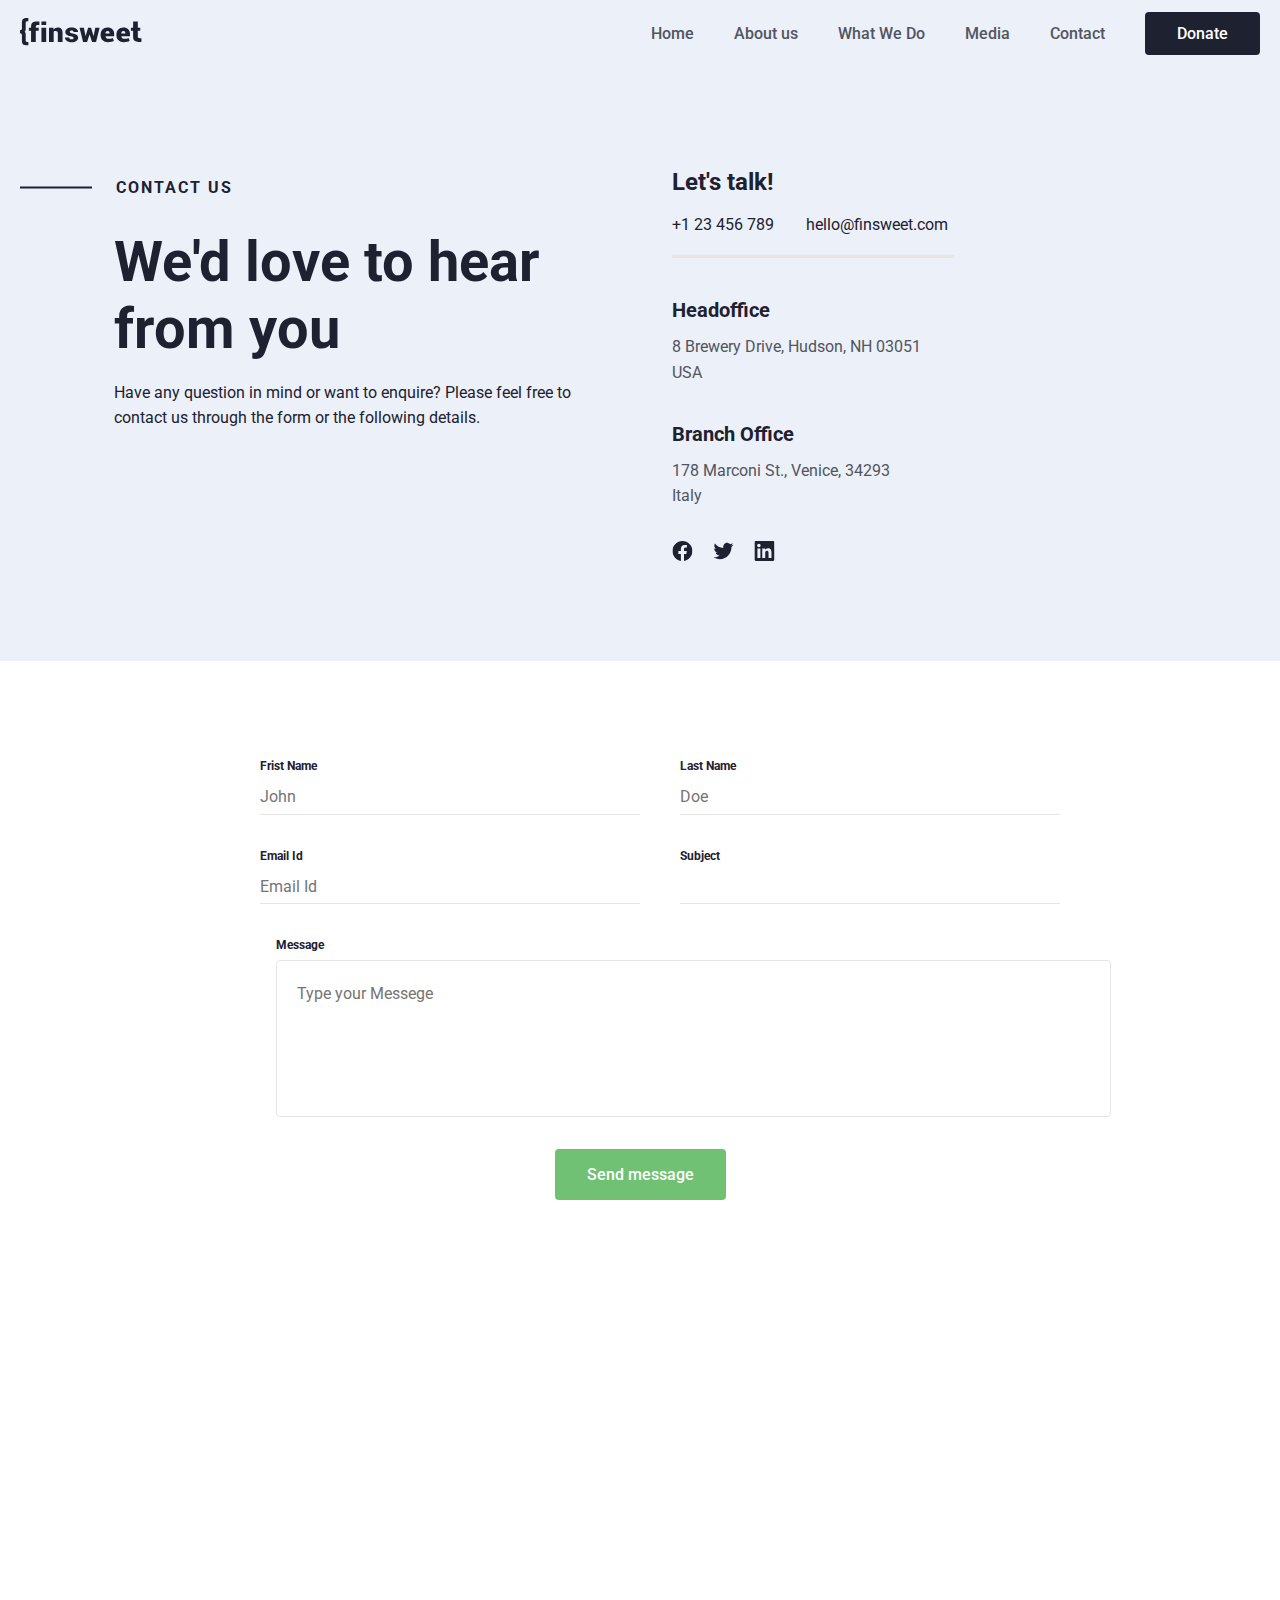
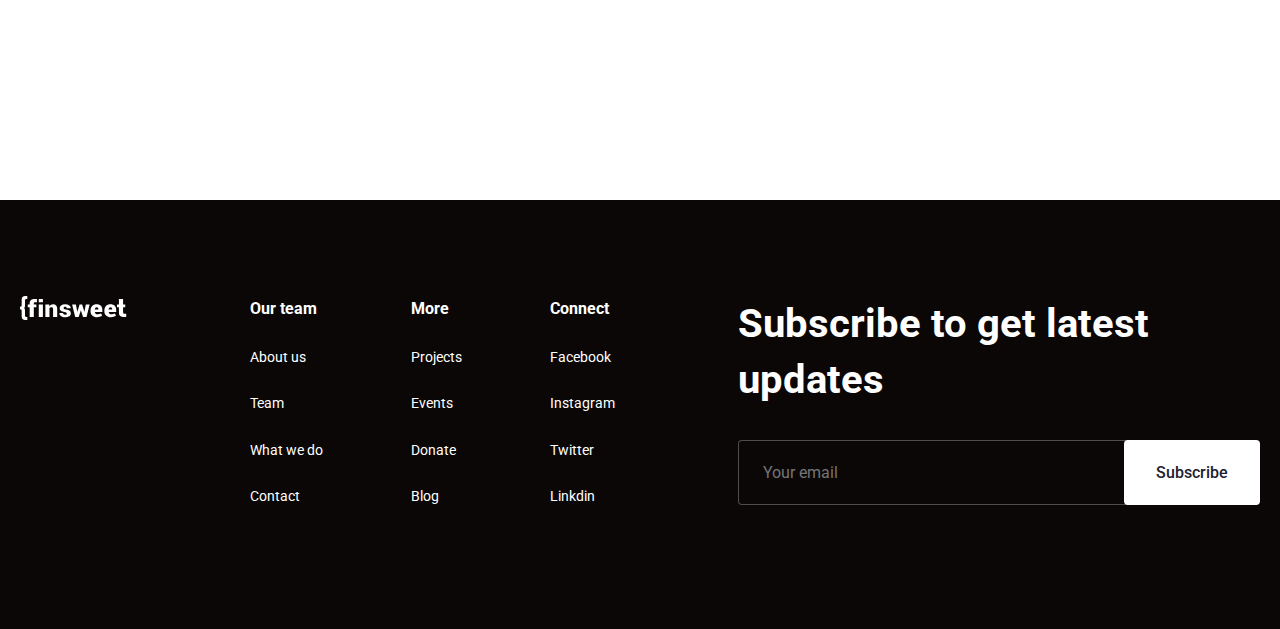
==== contact.html @ c2faa59d "added" ====
<!DOCTYPE html>
<html lang="en">
<head>
    <meta charset="UTF-8">
    <meta http-equiv="X-UA-Compatible" content="IE=edge">
    <meta name="viewport" content="width=device-width, initial-scale=1.0">
    <title>contact us page</title>
    <link rel="stylesheet" href="./css/contactus.css">
</head>
<body>
    <header class="header-xr">
      <nav class="nav-xr">
        <div class="container-xr">
          <div class="navbar-xr">
            <a href="#"><img src="./imgxr/birinchi-logoxr.svg" alt="Logo" /></a>
            <div class="logo-items-xr">
              <ul>
                <li><a class="item-link_xr" href="./index.html">Home</a></li>
                <li><a class="item-link_xr" href="./aboutas.html">About us</a></li>
                <li><a class="item-link_xr" href="./whatwe.html">What We Do</a></li>
                <li><a class="item-link_xr" href="#">Media</a></li>
                <li><a class="item-link_xr" href="./contact.html">Contact</a></li>
              </ul>
              <a class="link-xr" href="#">Donate</a>
            </div>
          </div>
        </div>
      </nav>
    </header>
    <main>
      <section>
        <div class="birinchi-xr">
          <div class="container-xr">
            <div class="birinchi-content-xr">
              <div>
                <div class="birinchixr">
                  <img src="./imgxr/Line-xr.svg" alt="Line" />
                  <h4 class="birinchi-h4">Contact us</h4>
                </div>
                <h2 class="birinchi-h2_xr">
                  We'd love to hear <br />
                  from you
                </h2>
                <p class="birinchi-p_xr">
                  Have any question in mind or want to enquire? Please feel free
                  to <br />
                  contact us through the form or the following details.
                </p>
              </div>
              <div>
                <h3 class="birinchi-h3_xr">Let's talk!</h3>
                <form>
                 <div class="birinchi-2_xr">
                  <h5 class="birinchi-h5_xr">+1 23 456 789</h5>
                  <h5 class="birinchi-h5_xr">hello@finsweet.com</h5>
                 </div>
                 <img class="birinchi-img" src="./imgxr/Line1-xr.svg" alt="Line 1">
                <div>
                  <h3 class="birinchi-h3_xr1">Headoffice</h3>
                <p class="birinchi-p_xr1">
                  8 Brewery Drive, Hudson, NH 03051 <br />
                  USA
                </p>
                </div>
                <div>
                  <h3 class="birinchi-h3_xr1">Branch Office</h3>
                <p class="birinchi-p_xr1">
                  178 Marconi St., Venice, 34293 <br />
                  Italy
                </p>
                </div>
                <div class="birinchi-icons_xr">
                  <a href="#"
                    ><img src="./imgxr/Facebook-xr.svg" alt="Facebook"
                  /></a>
                  <a href="#"
                    ><img src="./imgxr/twitter-xr.svg" alt="twitter-xr"
                  /></a>
                  <a href="#"
                    ><img src="./imgxr/Negative-xr.svg" alt="Negative "
                  /></a>
                </div>
              </div>
            </div>
          </div>
        </div>
      </section>
      <section>
        <div class="ikkinchi-xr">
          <div class="container-xr">
            <div class="ikkinchi-content-xr">
              <div class="ikkinchi-page_xr">
                <div class="ikkinchi-text_xr">
                  <form class="input-xr">
                    <h2 class="name-xr">Frist Name</h2>
                    <input class="firstname" type="text" id="first name" name="first name"
                    placeholder="John" required>
                  </form>
                </div>
                <form class="input-xr">
                  <h2 class="name-xr">Last Name</h2>
                  <input type="text" id="last name" name="last name"
                  placeholder="Doe" required>
                </form>
              </div>
              <div class="ikkinchi-page_xr">
                <form class="input-xr">
                  <h2 class="name-xr">Email Id</h2>
                  <input type="email" id="email" name="email"
                  placeholder="Email Id" required>
                </form>
                <form class="input-xr">
                  <h2 class="name-xr">Subject</h2>
                  <input type="text">
                </form>
              </div>
              <form class="ikkinchi-form3_xr">
                <h2>Message</h2>
                <input type="text" id="message" name="message"
                placeholder="Type your Messege" required>
              </form>
              <div class="ikkinchi-text"><a class="ikkinchi-a_xr" href="#">Send message</a></div>
            </div>
          </div>
        </div>
      </section>
      <iframe src="https://www.google.com/maps/embed?pb=!1m18!1m12!1m3!1d2998.07288404377!2d69.20123767530315!3d41.28551820230902!2m3!1f0!2f0!3f0!3m2!1i1024!2i768!4f13.1!3m3!1m2!1s0x38ae8ba578f4f58d%3A0xd7a2ecf23413b7a0!2sNajot%20Ta&#39;lim%20Chilonzor%20Filial!5e0!3m2!1sru!2s!4v1684331912664!5m2!1sru!2s" width="100%" height="500px" style="border:0;" allowfullscreen="" loading="lazy" referrerpolicy="no-referrer-when-downgrade"></iframe>
    </main>
    <footer>
      <div class="five-xr">
        <div class="container-xr">
          <div class="five-content-xr">
            <img src="./imgxr/Logo9xr.svg" alt="Logo 9">
            <div class="five-item_xr">
              <div class="five-ul_xr">
                <ul>
                  <li class="five-li_xr"><a class="five-link_xr" href="#">Our team</a></li>
                  <li class="five-li_xr"><a class="five-link1_xr" href="#">About us</a></li>
                  <li class="five-li_xr"><a class="five-link1_xr" href="#">Team</a></li>
                  <li class="five-li_xr"><a class="five-link1_xr" href="#">What we do</a></li>
                  <li class="five-li_xr"><a class="five-link1_xr" href="#">Contact</a></li>
                </ul>
              </div>
              <div class="five-ul_xr">
                <ul>
                  <li class="five-li_xr"><a class="five-link_xr" href="#">More</a></li>
                  <li class="five-li_xr"><a class="five-link1_xr" href="#">Projects</a></li>
                  <li class="five-li_xr"><a class="five-link1_xr" href="#">Events</a></li>
                  <li class="five-li_xr"><a class="five-link1_xr" href="#">Donate</a></li>
                  <li class="five-li_xr"><a class="five-link1_xr" href="#">Blog</a></li>
                </ul>
              </div>
              <div class="five-ul_xr">
                <ul>
                  <li class="five-li_xr"><a class="five-link_xr" href="#">Connect </a></li>
                  <li class="five-li_xr"><a class="five-link1_xr" href="#">Facebook</a></li>
                  <li class="five-li_xr"><a class="five-link1_xr" href="#">Instagram</a></li>
                  <li class="five-li_xr"><a class="five-link1_xr" href="#">Twitter</a></li>
                  <li class="five-li_xr"><a class="five-link1_xr" href="#">Linkdin </a></li>
                </ul>
              </div>
            </div>
            <div>
              <h2 class="five-h2_xr">Subscribe to get latest <br> updates</h2>
              <div class="five-page_xr">
                <input class="five-input_xr" type="email" id="email" name="email" placeholder="Your email" required>
                <div><a class="five-a_xr" href="#">Subscribe</a></div>
              </div>
            </div>
          </div>
        </div>
      </div>
    </footer>
  </body>
</html>
---- css/contactus.css ----
@import url("https://fonts.googleapis.com/css2?family=Inter&family=Lato&family=Orbitron&family=PT+Sans&family=Roboto&family=Schoolbell&display=swap");

* {
  margin: 0;
  padding: 0;
  box-sizing: border-box;
}
.header-xr {
  background: #ebf0f9;
  position: relative;
}
.nav-xr {
  width: 100%;
  position: fixed;
  top: 0;
  left: 0;
  z-index: 99;
  background: #ebf0f9;
}
.container-xr {
  max-width: 1320px;
  width: 100%;
  padding: 0 20px;
  margin: 0 auto;
}
.navbar-xr {
  display: flex;
  align-items: center;
  justify-content: space-between;
  padding: 12px 0;
}
.logo-items-xr {
  display: flex;
  align-items: center;
  justify-content: center;
  gap: 40px;
}
.logo-items-xr ul {
  display: flex;
  align-items: center;
  justify-content: center;
  gap: 40px;
  list-style-type: none;
}
.item-link_xr {
  font-family: "Roboto";
  font-style: normal;
  font-weight: 500;
  font-size: 16px;
  line-height: 19px;
  color: #525560;
  flex: none;
  flex-grow: 0;
  text-decoration: none;
}
.item-link_xr:hover {
  color: #0b0706;
}
.link-xr {
  font-family: "Roboto";
  font-style: normal;
  font-weight: 500;
  font-size: 16px;
  line-height: 19px;
  text-align: right;
  color: #ffffff;
  flex: none;
  flex-grow: 0;
  padding: 12px 32px;
  background: #1d2130;
  border-radius: 4px;
  border: none;
  text-decoration: none;
  cursor: pointer;
  transition: 0.3s;
}
.link-xr:hover {
  background-color: #fff;
  color: #1d2130;
}

/* /////////////////////////////// */

.birinchi-xr {
  background: #ebf0f9;
  padding-top: 67px;
}
.birinchi-content-xr {
  display: flex;
  align-items: center;
  justify-content: space-between;
  padding: 96px 306px 96px 0;
}
.birinchixr {
  display: flex;
  align-items: center;
  gap: 24px;
  padding-bottom: 32px;
}
.birinchi-h4 {
  font-family: "Roboto";
  font-style: normal;
  font-weight: 700;
  font-size: 16px;
  line-height: 19px;
  letter-spacing: 2px;
  text-transform: uppercase;
  color: #1d2130;
}
.birinchi-h2_xr {
  font-family: "Roboto";
  font-style: normal;
  font-weight: 700;
  font-size: 56px;
  line-height: 120%;
  color: #1d2130;
  padding-bottom: 16px;
  padding-left: 94px;
}
.birinchi-p_xr {
  font-family: "Roboto";
  font-style: normal;
  font-weight: 400;
  font-size: 16px;
  line-height: 160%;
  color: #1d2130;
  padding-left: 94px;
  padding-bottom: 119px;
}
.birinchi-h3_xr {
  font-family: "Roboto";
  font-style: normal;
  font-weight: 700;
  font-size: 24px;
  line-height: 160%;
  color: #1d2130;
  padding-bottom: 10px;
}
.birinchi-2_xr {
  display: flex;
  align-items: center;
  gap: 32px;
  padding-bottom: 16px;
}
.birinchi-h5_xr {
  font-family: "Roboto";
  font-style: normal;
  font-weight: 400;
  font-size: 16px;
  line-height: 28px;
  color: #1d2130;
}
.birinchi-img {
  border: 1px solid #e5e5e5;
  margin-bottom: 32px;
}
.birinchi-h3_xr1 {
  font-family: "Roboto";
  font-style: normal;
  font-weight: 700;
  font-size: 20px;
  line-height: 160%;
  color: #1d2130;
  padding-bottom: 8px;
}
.birinchi-p_xr1 {
  font-family: "Roboto";
  font-style: normal;
  font-weight: 400;
  font-size: 16px;
  line-height: 160%;
  color: #525560;
  padding-bottom: 32px;
}
.birinchi-icons_xr {
  display: flex;
  align-items: center;
  gap: 20px;
}

/* //////////////////////////////// */

.ikkinchi-content-xr {
  padding: 96px 256px;
}
.ikkinchi-page_xr {
  display: flex;
  align-items: center;
  justify-content: center;
  gap: 40px;
  padding-bottom: 32px;
  margin-left: 40px;
}
.ikkinchi-form_xr {
  flex-direction: column;
  align-items: center;
  justify-content: center;
  padding-bottom: 32px;
}
.name-xr {
  font-family: "Roboto";
  font-style: normal;
  font-weight: 700;
  font-size: 12px;
  line-height: 160%;
  color: #1d2130;
  padding-bottom: 8px;
}
.input-xr input {
  font-family: "Roboto";
  font-style: normal;
  font-weight: 400;
  font-size: 16px;
  line-height: 160%;
  color: #1d2130;
  border-bottom: 1px solid #e5e5e5;
  outline: none;
  border-top: none;
  border-left: none;
  border-right: none;
  padding: 0 221px 4px 0;
  width: 380px;
}
.firstname {
  font-family: "Roboto";
  font-style: normal;
  font-weight: 400;
  font-size: 16px;
  line-height: 160%;
  color: #1d2130;
  border-bottom: 1px solid #e5e5e5;
  outline: none;
  border-top: none;
  border-left: none;
  border-right: none;
  padding: 0 221px 4px 0;
  width: 380px;
}
.ikkinchi-form3_xr {
  padding-bottom: 32px;
}
.ikkinchi-form3_xr h2 {
  font-family: "Roboto";
  font-style: normal;
  font-weight: 700;
  font-size: 12px;
  line-height: 160%;
  color: #1d2130;
  padding-bottom: 4px;
}
.ikkinchi-form3_xr input {
  font-family: "Roboto";
  font-style: normal;
  font-weight: 400;
  font-size: 16px;
  line-height: 160%;
  color: #1d2130;
  padding: 20px 610px 110px 20px;
  border: 1px solid #e5e5e5;
  border-radius: 4px;
  outline: none;
}
.ikkinchi-text {
  display: flex;
  align-items: center;
  justify-content: center;
}
.ikkinchi-a_xr {
  font-family: "Roboto";
  font-style: normal;
  font-weight: 500;
  font-size: 16px;
  line-height: 19px;
  text-align: right;
  color: #ffffff;
  padding: 16px 32px;
  background: #70c174;
  border-radius: 4px;
  border: none;
  text-decoration: none;
  cursor: pointer;
  transition: 0.3s;
}
.ikkinchi-a_xr:hover {
  color: #70c174;
  background-color: #fff;
}
.uchinchi-xr {
  display: flex;
  align-items: center;
  justify-content: center;
}
.uchinchi-xr img {
  max-width: 1500px;
  width: 100%;
  height: 448px;
}

/* ///////////////////////////////// */

.five-xr {
  background: #0b0706;
}
.five-content-xr {
  display: flex;
  align-items: start;
  justify-content: space-between;
  padding: 96px 0 98px 0;
}
.five-item_xr {
  display: flex;
  align-items: center;
  justify-content: center;
  gap: 88px;
}
.five-ul_xr ul {
  list-style-type: none;
}
.five-li_xr {
  padding-bottom: 24px;
}
.five-link_xr {
  font-family: "Roboto";
  font-style: normal;
  font-weight: 700;
  font-size: 16px;
  line-height: 160%;
  color: #ffffff;
  text-decoration: none;
}
.five-link1_xr {
  font-family: "Roboto";
  font-style: normal;
  font-weight: 400;
  font-size: 14px;
  line-height: 160%;
  color: #ffffff;
  text-decoration: none;
}
.five-h2_xr {
  font-family: "Roboto";
  font-style: normal;
  font-weight: 700;
  font-size: 40px;
  line-height: 140%;
  color: #ffffff;
  padding-bottom: 32px;
}
.five-page_xr {
  display: flex;
  align-items: center;
  justify-content: center;
}
.five-input_xr {
  font-family: "Roboto";
  font-style: normal;
  font-weight: 400;
  font-size: 16px;
  line-height: 19px;
  color: rgba(235, 240, 249, 0.3);
  padding: 22px 200px 22px 24px;
  border: 1px solid rgba(235, 240, 249, 0.3);
  border-radius: 4px;
  outline: none;
  background: #0b0706;
}
.five-a_xr {
  font-family: "Roboto";
  font-style: normal;
  font-weight: 500;
  font-size: 16px;
  line-height: 19px;
  text-align: right;
  color: #1d2130;
  text-decoration: none;
  padding: 23px 32px;
  background: #ffffff;
  border-radius: 4px;
  border: none;
  cursor: pointer;
  transition: 0.3s;
  margin-left: -43px;
}
.five-a_xr:hover {
  color: #fff;
  background-color: #1d2130;
}
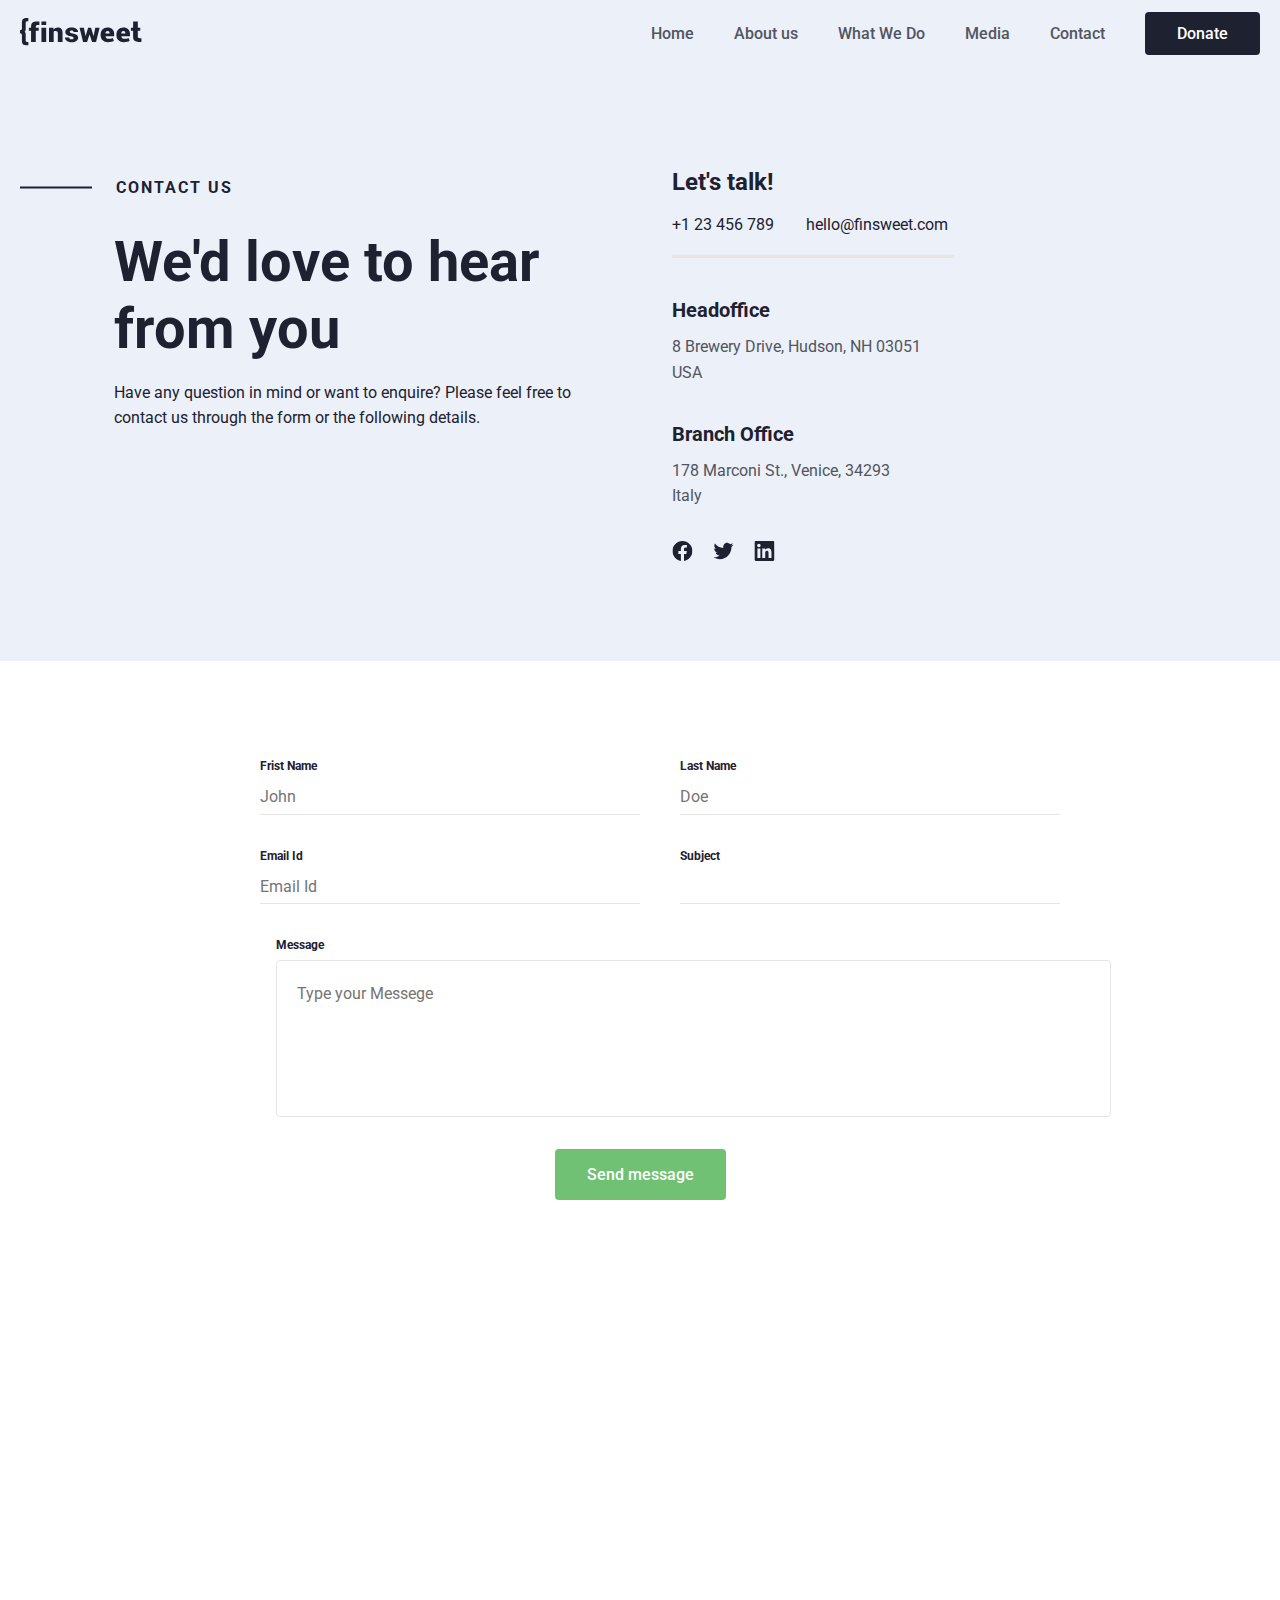
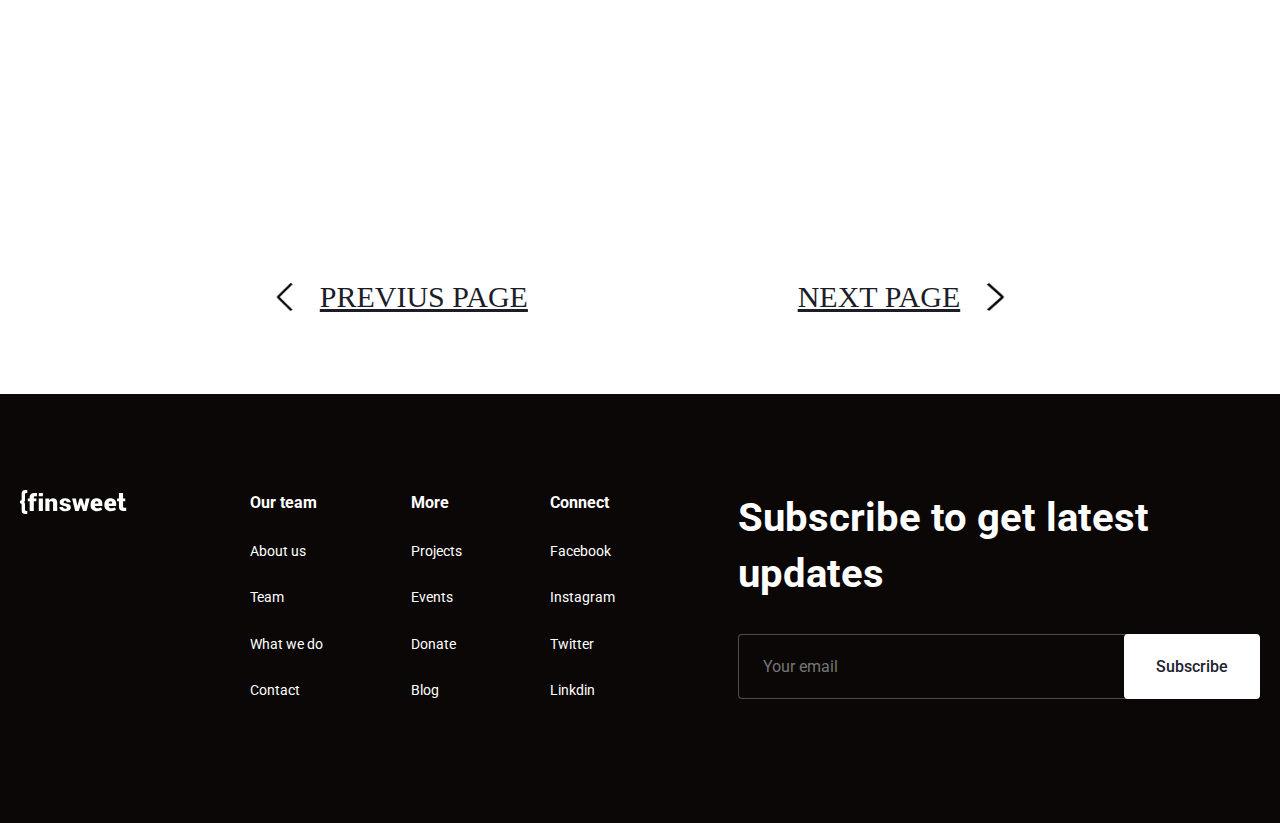
==== commit 56096746: "next page" ====
--- a/contact.html
+++ b/contact.html
@@ -126,6 +126,16 @@
       </section>
       <iframe src="https://www.google.com/maps/embed?pb=!1m18!1m12!1m3!1d2998.07288404377!2d69.20123767530315!3d41.28551820230902!2m3!1f0!2f0!3f0!3m2!1i1024!2i768!4f13.1!3m3!1m2!1s0x38ae8ba578f4f58d%3A0xd7a2ecf23413b7a0!2sNajot%20Ta&#39;lim%20Chilonzor%20Filial!5e0!3m2!1sru!2s!4v1684331912664!5m2!1sru!2s" width="100%" height="500px" style="border:0;" allowfullscreen="" loading="lazy" referrerpolicy="no-referrer-when-downgrade"></iframe>
     </main>
+    <div class="otish">
+        <div class="container otmoq">
+          <a href="./index.html"
+            ><img src="./images/chappage.png" alt="logo" />Previus page</a
+          >
+          <a id="ong" href="./aboutas.html">
+            Next page<img src="./images/ongpage" alt=""
+          /></a>
+        </div>
+      </div>
     <footer>
       <div class="five-xr">
         <div class="container-xr">
--- a/css/contactus.css
+++ b/css/contactus.css
@@ -385,3 +385,28 @@
   color: #fff;
   background-color: #1d2130;
 }
+
+/* //////////////////// */
+
+.otmoq a {
+  font-size: 30px;
+  text-transform: uppercase;
+  color: #1c1d28;
+  display: flex;
+  align-items: center;
+  justify-content: center;
+  gap: 20px;
+}
+.otmoq a img {
+  width: 30px;
+  height: 30px;
+  border-radius: 50%;
+}
+
+.otmoq {
+  display: flex;
+  justify-content: center;
+  align-items: center;
+  justify-content: space-evenly;
+  padding: 80px 0;
+}
